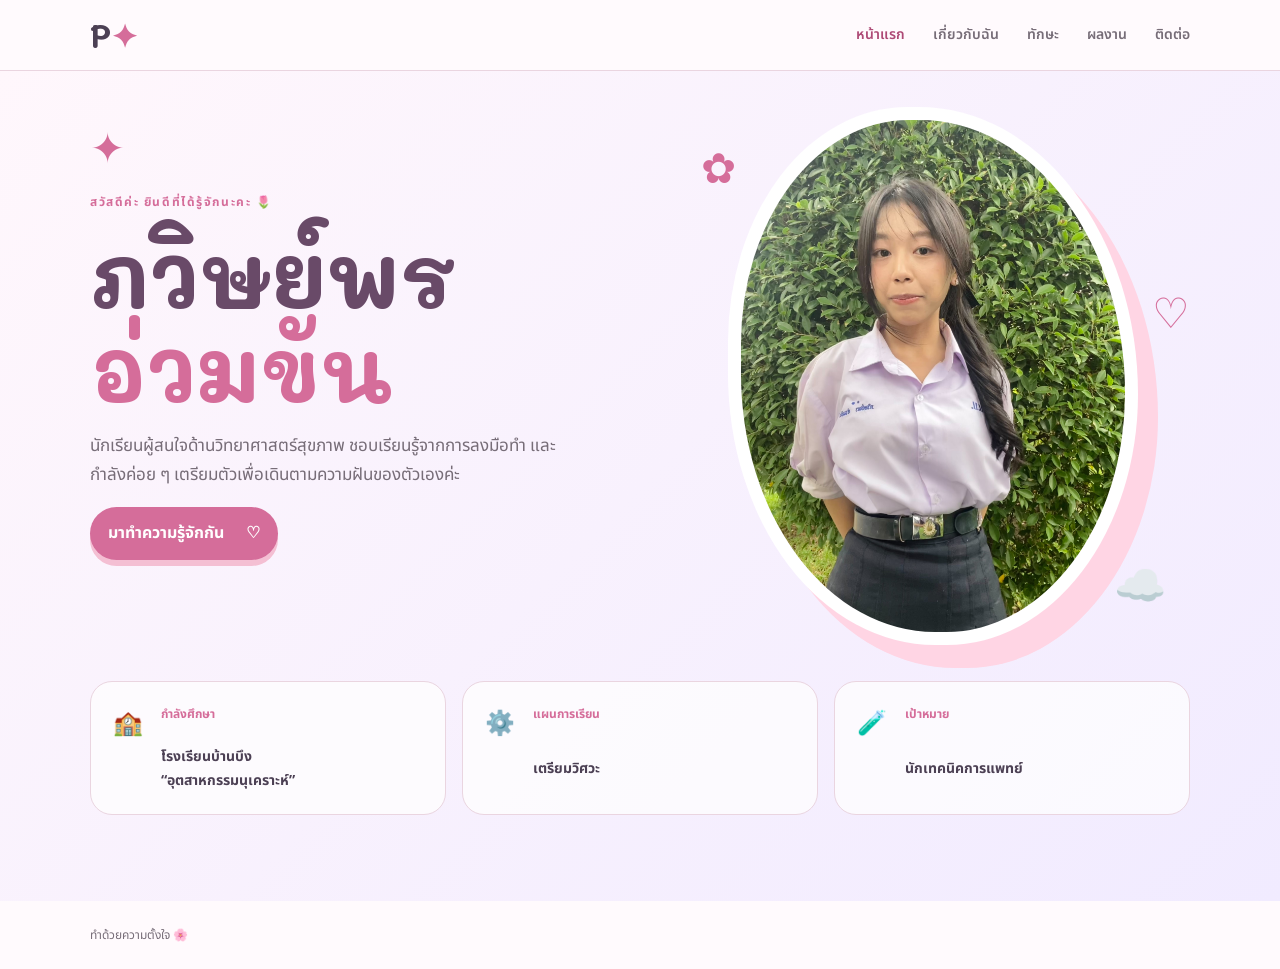
==== index.html @ 6b5a820d "เผยแพร่เว็บไซต์ Portfolio เวอร์ชันใหม่" ====
<!doctype html><html lang="th"><head><meta charset="utf-8"><meta name="viewport" content="width=device-width,initial-scale=1"><title>ภวิษย์พร อ่วมขัน | Portfolio</title><link rel="preconnect" href="https://fonts.googleapis.com"><link rel="preconnect" href="https://fonts.gstatic.com" crossorigin><link href="https://fonts.googleapis.com/css2?family=Mali:wght@500;600;700&family=Noto+Sans+Thai:wght@400;500;600;700&display=swap" rel="stylesheet"><link rel="stylesheet" href="styles.css"><link rel="stylesheet" href="pages.css"></head><body><header class="site-header"><nav class="nav container"><a class="brand" href="index.html">P<span>✦</span></a><button class="menu-toggle" aria-label="เปิดเมนู" aria-expanded="false">เมนู</button><div class="nav-links"><a class="active" href="index.html">หน้าแรก</a><a href="about.html">เกี่ยวกับฉัน</a><a href="skills.html">ทักษะ</a><a href="experience.html">ผลงาน</a><a href="contact.html">ติดต่อ</a></div></nav></header><main class="page-home"><div class="sparkles one">✦</div><div class="sparkles two">♡</div><section class="home-hero container"><div class="home-copy"><p class="eyebrow">สวัสดีค่ะ ยินดีที่ได้รู้จักนะคะ 🌷</p><h1>ภวิษย์พร<br><em>อ่วมขัน</em></h1><p>นักเรียนผู้สนใจด้านวิทยาศาสตร์สุขภาพ ชอบเรียนรู้จากการลงมือทำ และกำลังค่อย ๆ เตรียมตัวเพื่อเดินตามความฝันของตัวเองค่ะ</p><a class="button" href="about.html">มาทำความรู้จักกัน <span>♡</span></a></div><div class="home-photo"><i>✿</i><img src="profile-photo.jpg" alt="ภวิษย์พร อ่วมขัน"><b>☁️</b></div></section><section class="quick-facts container"><article>🏫<span>กำลังศึกษา</span><strong>โรงเรียนบ้านบึง<br>“อุตสาหกรรมนุเคราะห์”</strong></article><article>⚙️<span>แผนการเรียน</span><strong>เตรียมวิศวะ</strong></article><article>🧪<span>เป้าหมาย</span><strong>นักเทคนิคการแพทย์</strong></article></section></main><footer class="footer container">ทำด้วยความตั้งใจ 🌸</footer><script src="script.js"></script></body></html>
---- styles.css ----
:root{--ink:#4c4054;--paper:#fffafd;--pink:#ffe4ef;--lavender:#eee5ff;--peach:#ffe6d5;--accent:#d56d9a;--accent-dark:#ae4a76;--line:#ead5e0;--muted:#776d78}*{box-sizing:border-box}html{scroll-behavior:smooth}body{margin:0;background:var(--paper);color:var(--ink);font:16px/1.7 "DM Sans",Arial,sans-serif}.container{width:min(1100px,calc(100% - 48px));margin:auto}.site-header{position:sticky;top:0;z-index:5;background:rgba(255,250,253,.93);backdrop-filter:blur(12px);border-bottom:1px solid var(--line)}.nav{height:70px;display:flex;align-items:center;justify-content:space-between}.brand{color:var(--ink);font:700 32px/1 "Playfair Display",Georgia,serif;text-decoration:none}.brand span,.hero h1 em,.contact-section em{color:var(--accent)}.nav-links{display:flex;gap:28px}.nav-links a{color:var(--muted);font-size:14px;font-weight:600;text-decoration:none}.nav-links a:hover,.nav-links .active{color:var(--accent-dark)}.menu-toggle{display:none;border:0;background:none;color:var(--ink);font:inherit}.hero{min-height:calc(100vh - 70px);display:grid;grid-template-columns:1.1fr .9fr;align-items:center;gap:72px;padding-block:70px}.eyebrow,.section-label{margin:0 0 16px;color:var(--accent);font-size:12px;font-weight:700;letter-spacing:.13em;text-transform:uppercase}.hero h1,.section h2,.contact-section h2{margin:0;font:600 clamp(58px,8.6vw,112px)/.93 "Playfair Display",Georgia,serif;letter-spacing:-.06em}.role{margin:23px 0 5px;font-size:19px;font-weight:600}.intro{max-width:440px;margin:0;color:var(--muted)}.hero-actions{display:flex;align-items:center;gap:25px;margin-top:33px}.button{display:inline-flex;align-items:center;gap:22px;padding:13px 18px;border-radius:999px;background:var(--accent);box-shadow:0 6px 0 #f4bfd3;color:#fff;font-weight:700;text-decoration:none;transition:.2s}.button:hover{transform:translateY(-2px);background:var(--accent-dark)}.text-link{color:var(--ink);font-weight:600;text-decoration-color:#ecb2ca;text-underline-offset:5px}.portrait-wrap{position:relative;display:grid;min-height:400px;height:min(520px,58vw);place-items:center;overflow:hidden;background:linear-gradient(145deg,var(--lavender),var(--pink));border-radius:48px}.portrait-wrap:before,.portrait-wrap:after{position:absolute;content:"";border-radius:50%;background:#fff8fc;opacity:.7}.portrait-wrap:before{width:160px;height:160px;top:-38px;right:-42px}.portrait-wrap:after{width:92px;height:92px;bottom:18px;left:-26px}.portrait-mark{z-index:1;display:grid;width:56%;aspect-ratio:1;place-items:center;border:7px solid rgba(255,255,255,.65);border-radius:42% 58% 55% 45%/48% 43% 57% 52%;background:linear-gradient(145deg,#bc99d9,#dc91ae);box-shadow:18px 22px 0 rgba(213,109,154,.18)}.portrait-mark span{color:#fff;font:600 clamp(54px,8vw,100px)/1 "Playfair Display",serif;letter-spacing:-.08em}.portrait-note{position:absolute;z-index:2;right:17px;bottom:22px;padding:10px 13px;border-radius:14px;background:#fff;color:var(--accent-dark);box-shadow:0 7px 17px rgba(124,69,102,.12);font-size:10px;font-weight:700;letter-spacing:.1em;line-height:1.45}.section{padding:120px 0}.about-section{background:var(--lavender)}.experience-section{background:var(--pink)}.split-grid{display:grid;grid-template-columns:1fr 2fr;gap:70px}.section h2{font-size:clamp(42px,5vw,66px);line-height:1.05}.lead{max-width:620px;margin:28px 0 43px;font-size:20px}.about-details,.skills-grid{display:grid;grid-template-columns:repeat(3,1fr);gap:18px;border-top:1px solid var(--line);padding-top:24px}.about-details>div{padding:18px;border-radius:18px;background:rgba(255,255,255,.48)}.about-details h3,.skills-grid h3{margin:0 0 8px;font-size:15px}.about-details p,.skills-grid p,.experience-list p{margin:0;color:var(--muted);font-size:14px}.section-heading{display:flex;justify-content:space-between;margin-bottom:58px}.skills-grid{gap:18px;border:0;padding:0}.skills-grid article{min-height:195px;padding:26px;border:1px solid var(--line);border-radius:22px;background:#fff}.skills-grid span{display:block;margin-bottom:42px;color:var(--accent);font-size:12px;font-weight:700}.experience-list{border-top:1px solid rgba(122,83,106,.22)}.experience-list article{display:grid;grid-template-columns:210px 1fr 30px;gap:25px;padding:28px 0;border-bottom:1px solid rgba(122,83,106,.22)}.experience-meta{display:flex;flex-direction:column;gap:6px;color:var(--muted);font-size:12px}.experience-meta span:first-child{color:var(--accent);font-weight:700}.experience-list h3{margin:0 0 6px;font-size:20px}.arrow{color:var(--accent);font-size:23px}.contact-section{padding:110px 0;background:#5a4058;color:#fff}.contact-section .section-label,.contact-links span{color:#f5bed3}.contact-grid{display:grid;grid-template-columns:1fr 1fr;gap:80px}.contact-links{border-top:1px solid #98778f}.contact-links a{display:grid;grid-template-columns:105px 1fr auto;gap:14px;padding:17px 0;border-bottom:1px solid #98778f;color:inherit;font-size:14px;text-decoration:none}.contact-links a:hover{color:#ffd3e3}.contact-links span{font-size:12px}.footer{display:flex;min-height:68px;align-items:center;justify-content:space-between;color:var(--muted);font-size:12px}@media(max-width:720px){.container{width:calc(100% - 36px)}.menu-toggle{display:block}.nav-links{position:absolute;top:70px;left:0;right:0;display:none;flex-direction:column;gap:13px;padding:18px;background:var(--paper);border-bottom:1px solid var(--line)}.nav-links.open{display:flex}.hero,.split-grid,.contact-grid{grid-template-columns:1fr;gap:35px}.hero{padding-block:58px}.hero h1{font-size:70px}.portrait-wrap{height:390px;border-radius:34px}.section{padding:78px 0}.section-heading{display:block;margin-bottom:37px}.about-details,.skills-grid{grid-template-columns:1fr}.skills-grid article{min-height:0;padding:22px}.skills-grid span{margin-bottom:20px}.experience-list article{grid-template-columns:1fr auto;gap:13px}.experience-meta{grid-column:1/-1;flex-direction:row;gap:12px}.contact-links a{grid-template-columns:85px 1fr auto}.footer{padding-block:18px}}
---- pages.css ----
body{font-family:"Noto Sans Thai",sans-serif}.nav-links{margin-left:auto}.brand{font-family:Mali,"Noto Sans Thai",sans-serif}.page-home{min-height:calc(100vh - 70px);overflow:hidden;background:linear-gradient(135deg,#fff7fc,#f1ebff)}.home-hero{display:grid;grid-template-columns:1fr 1fr;align-items:center;gap:70px;min-height:610px}.home-copy h1,.inner-page h1{margin:0;font:700 clamp(48px,7vw,88px)/1.06 Mali,"Noto Sans Thai",sans-serif;color:#694a68}.home-copy h1 em{color:#d56d9a;font-style:normal}.home-copy>p:not(.eyebrow){max-width:480px;color:#776d78;font-size:17px}.home-photo{position:relative;justify-self:center;width:min(410px,85vw);padding:13px;border-radius:45% 55% 48% 52%;background:#fff;box-shadow:20px 23px 0 #ffd5e4}.home-photo img{display:block;width:100%;aspect-ratio:3/4;object-fit:cover;object-position:center 25%;border-radius:45% 55% 48% 52%}.home-photo i,.home-photo b{position:absolute;z-index:1;font-style:normal;font-size:42px}.home-photo i{left:-27px;top:28px;color:#d56d9a}.home-photo b{right:-28px;bottom:22px}.quick-facts{display:grid;grid-template-columns:repeat(3,1fr);gap:16px;padding-bottom:75px}.quick-facts article,.page-cards article,.contact-card{padding:22px;border:1px solid #ead5e0;border-radius:22px;background:rgba(255,255,255,.72)}.quick-facts article{display:grid;grid-template-columns:38px 1fr;gap:0 10px;font-size:24px}.quick-facts span{grid-column:2;color:#d56d9a;font-size:12px;font-weight:700}.quick-facts strong{grid-column:2;font-size:14px}.inner-page{width:min(1020px,calc(100% - 48px));margin:auto;padding:78px 0 100px}.page-kicker{color:#d56d9a;font-size:12px;font-weight:700;letter-spacing:.12em}.page-intro{max-width:720px;color:#776d78;font-size:17px}.page-cards{display:grid;grid-template-columns:repeat(3,1fr);gap:18px;margin-top:42px}.page-cards article{font-size:27px}.page-cards h2,.activity-grid h2{margin:12px 0 8px;font:700 21px/1.3 Mali,"Noto Sans Thai",sans-serif;color:#694a68}.page-cards p,.activity-grid p{margin:0;color:#776d78;font-size:14px;line-height:1.7}.activity-grid{display:grid;grid-template-columns:repeat(3,1fr);gap:18px;margin-top:42px}.activity-grid article{overflow:hidden;border:1px solid #ead5e0;border-radius:24px;background:#fff}.activity-grid img{width:100%;height:220px;object-fit:cover}.activity-grid div{padding:18px}.activity-grid span{color:#d56d9a;font-size:12px;font-weight:700}.contact-card{display:grid;gap:7px;margin-top:38px;max-width:570px}.contact-card span{margin-top:14px;color:#d56d9a;font-weight:700}.contact-card a{color:#694a68}.contact-card p{margin:0;color:#776d78}.sparkles{position:absolute;color:#d56d9a;font-size:42px}.one{top:115px;left:7%}.two{right:7%;top:280px}@media(max-width:720px){.home-hero{grid-template-columns:1fr;gap:35px;padding:58px 0}.home-copy{order:2}.home-photo{order:1;width:min(320px,80vw)}.quick-facts,.page-cards,.activity-grid{grid-template-columns:1fr}.quick-facts{padding-bottom:55px}.inner-page{padding:58px 0}.nav-links{margin-left:0}.sparkles{display:none}}
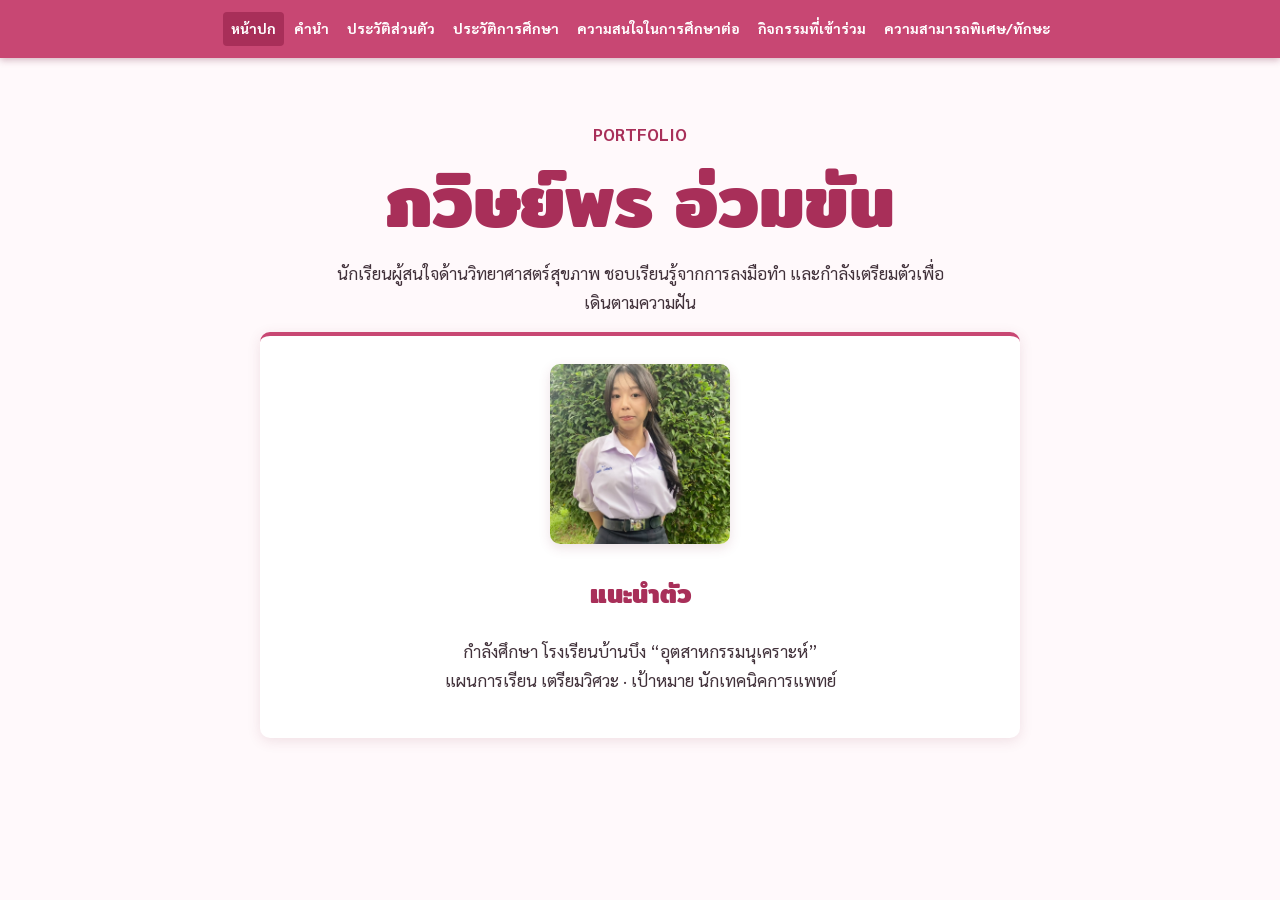
==== commit 5f52bf41: "Match portfolio header layout" ====
--- a/index.html
+++ b/index.html
@@ -1 +1 @@
-<!doctype html><html lang="th"><head><meta charset="utf-8"><meta name="viewport" content="width=device-width,initial-scale=1"><title>ภวิษย์พร อ่วมขัน | Portfolio</title><link rel="preconnect" href="https://fonts.googleapis.com"><link rel="preconnect" href="https://fonts.gstatic.com" crossorigin><link href="https://fonts.googleapis.com/css2?family=Mali:wght@500;600;700&family=Noto+Sans+Thai:wght@400;500;600;700&display=swap" rel="stylesheet"><link rel="stylesheet" href="styles.css"><link rel="stylesheet" href="pages.css"></head><body><header class="site-header"><nav class="nav container"><a class="brand" href="index.html">P<span>✦</span></a><button class="menu-toggle" aria-label="เปิดเมนู" aria-expanded="false">เมนู</button><div class="nav-links"><a class="active" href="index.html">หน้าแรก</a><a href="about.html">เกี่ยวกับฉัน</a><a href="skills.html">ทักษะ</a><a href="experience.html">ผลงาน</a><a href="contact.html">ติดต่อ</a></div></nav></header><main class="page-home"><div class="sparkles one">✦</div><div class="sparkles two">♡</div><section class="home-hero container"><div class="home-copy"><p class="eyebrow">สวัสดีค่ะ ยินดีที่ได้รู้จักนะคะ 🌷</p><h1>ภวิษย์พร<br><em>อ่วมขัน</em></h1><p>นักเรียนผู้สนใจด้านวิทยาศาสตร์สุขภาพ ชอบเรียนรู้จากการลงมือทำ และกำลังค่อย ๆ เตรียมตัวเพื่อเดินตามความฝันของตัวเองค่ะ</p><a class="button" href="about.html">มาทำความรู้จักกัน <span>♡</span></a></div><div class="home-photo"><i>✿</i><img src="profile-photo.jpg" alt="ภวิษย์พร อ่วมขัน"><b>☁️</b></div></section><section class="quick-facts container"><article>🏫<span>กำลังศึกษา</span><strong>โรงเรียนบ้านบึง<br>“อุตสาหกรรมนุเคราะห์”</strong></article><article>⚙️<span>แผนการเรียน</span><strong>เตรียมวิศวะ</strong></article><article>🧪<span>เป้าหมาย</span><strong>นักเทคนิคการแพทย์</strong></article></section></main><footer class="footer container">ทำด้วยความตั้งใจ 🌸</footer><script src="script.js"></script></body></html>
+<!doctype html><html lang="th"><meta charset="utf-8"><meta name="viewport" content="width=device-width,initial-scale=1"><title>หน้าแรก | Portfolio</title><link href="https://fonts.googleapis.com/css2?family=Mitr:wght@400;600&family=Sarabun:wght@400;700&display=swap" rel="stylesheet"><style>*{box-sizing:border-box}body{margin:0;background:#fff9fb;color:#41313a;font:17px/1.7 Sarabun,sans-serif}nav{background:#c84773;padding:11px 12px;text-align:center;box-shadow:0 2px 7px #711d3b50}nav a{display:inline-block;color:#fff;text-decoration:none;font-weight:700;font-size:14px;padding:5px 8px;margin:1px;border-radius:4px}nav a:first-child,nav a:hover{background:#a82f59}.hero{max-width:930px;margin:auto;padding:62px 24px 45px;text-align:center}.hero h1,h2{font-family:Mitr,sans-serif;color:#a82f59}.hero h1{font-size:clamp(2.4rem,7vw,4.5rem);line-height:1.2;margin:9px}.hero p{max-width:620px;margin:15px auto}.card{max-width:760px;margin:15px auto;padding:28px;background:#fff;border-top:4px solid #c84773;border-radius:10px;box-shadow:0 3px 13px #84304b20;text-align:center}.photo{width:180px;height:180px;object-fit:cover;border-radius:10px;box-shadow:0 4px 12px #84304b25}.tag{color:#a82f59;font-weight:bold}@media(max-width:600px){nav{white-space:nowrap;overflow:auto;text-align:left}.hero{padding-top:45px}}</style><body><nav><a href="index.html">หน้าปก</a><a href="about.html">คำนำ</a><a href="about.html">ประวัติส่วนตัว</a><a href="portfolio.html">ประวัติการศึกษา</a><a href="experience.html">ความสนใจในการศึกษาต่อ</a><a href="activity.html">กิจกรรมที่เข้าร่วม</a><a href="skills.html">ความสามารถพิเศษ/ทักษะ</a></nav><main class="hero"><div class="tag">PORTFOLIO</div><h1>ภวิษย์พร อ่วมขัน</h1><p>นักเรียนผู้สนใจด้านวิทยาศาสตร์สุขภาพ ชอบเรียนรู้จากการลงมือทำ และกำลังเตรียมตัวเพื่อเดินตามความฝัน</p><div class="card"><img class="photo" src="profile-photo.jpg" alt="ภวิษย์พร อ่วมขัน"><h2>แนะนำตัว</h2><p>กำลังศึกษา โรงเรียนบ้านบึง “อุตสาหกรรมนุเคราะห์”<br>แผนการเรียน เตรียมวิศวะ · เป้าหมาย นักเทคนิคการแพทย์</p></div></main></body></html>
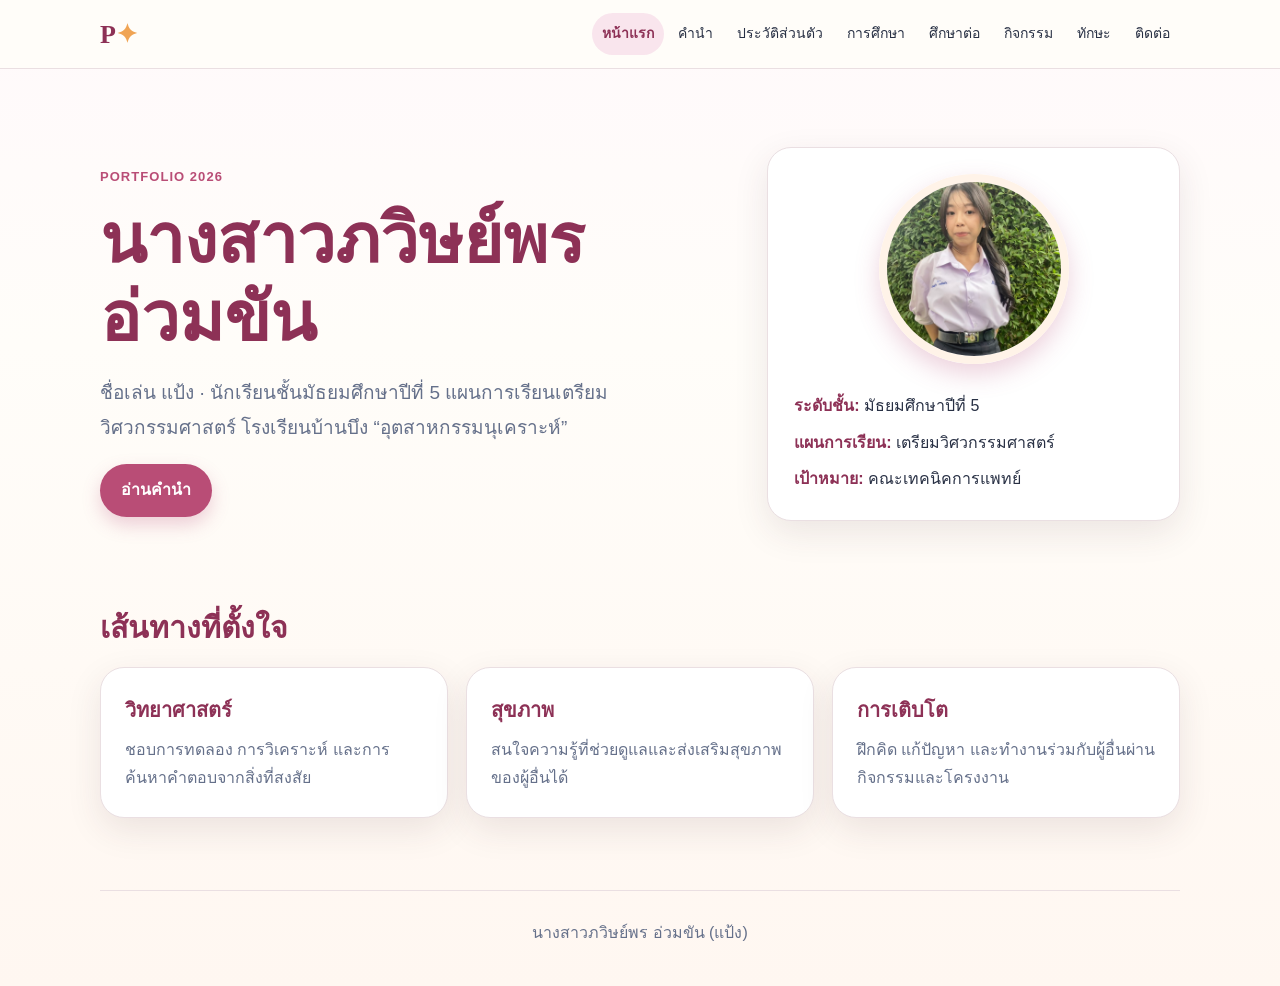
==== commit 34c3501a: "ปรับ Portfolio ใหม่พร้อมผลงานและเป้าหมายการศึกษา" ====
--- a/index.html
+++ b/index.html
@@ -1 +1 @@
-<!doctype html><html lang="th"><meta charset="utf-8"><meta name="viewport" content="width=device-width,initial-scale=1"><title>หน้าแรก | Portfolio</title><link href="https://fonts.googleapis.com/css2?family=Mitr:wght@400;600&family=Sarabun:wght@400;700&display=swap" rel="stylesheet"><style>*{box-sizing:border-box}body{margin:0;background:#fff9fb;color:#41313a;font:17px/1.7 Sarabun,sans-serif}nav{background:#c84773;padding:11px 12px;text-align:center;box-shadow:0 2px 7px #711d3b50}nav a{display:inline-block;color:#fff;text-decoration:none;font-weight:700;font-size:14px;padding:5px 8px;margin:1px;border-radius:4px}nav a:first-child,nav a:hover{background:#a82f59}.hero{max-width:930px;margin:auto;padding:62px 24px 45px;text-align:center}.hero h1,h2{font-family:Mitr,sans-serif;color:#a82f59}.hero h1{font-size:clamp(2.4rem,7vw,4.5rem);line-height:1.2;margin:9px}.hero p{max-width:620px;margin:15px auto}.card{max-width:760px;margin:15px auto;padding:28px;background:#fff;border-top:4px solid #c84773;border-radius:10px;box-shadow:0 3px 13px #84304b20;text-align:center}.photo{width:180px;height:180px;object-fit:cover;border-radius:10px;box-shadow:0 4px 12px #84304b25}.tag{color:#a82f59;font-weight:bold}@media(max-width:600px){nav{white-space:nowrap;overflow:auto;text-align:left}.hero{padding-top:45px}}</style><body><nav><a href="index.html">หน้าปก</a><a href="about.html">คำนำ</a><a href="about.html">ประวัติส่วนตัว</a><a href="portfolio.html">ประวัติการศึกษา</a><a href="experience.html">ความสนใจในการศึกษาต่อ</a><a href="activity.html">กิจกรรมที่เข้าร่วม</a><a href="skills.html">ความสามารถพิเศษ/ทักษะ</a></nav><main class="hero"><div class="tag">PORTFOLIO</div><h1>ภวิษย์พร อ่วมขัน</h1><p>นักเรียนผู้สนใจด้านวิทยาศาสตร์สุขภาพ ชอบเรียนรู้จากการลงมือทำ และกำลังเตรียมตัวเพื่อเดินตามความฝัน</p><div class="card"><img class="photo" src="profile-photo.jpg" alt="ภวิษย์พร อ่วมขัน"><h2>แนะนำตัว</h2><p>กำลังศึกษา โรงเรียนบ้านบึง “อุตสาหกรรมนุเคราะห์”<br>แผนการเรียน เตรียมวิศวะ · เป้าหมาย นักเทคนิคการแพทย์</p></div></main></body></html>
+<!doctype html><html lang="th"><head><meta charset="utf-8"><meta name="viewport" content="width=device-width,initial-scale=1"><title>ภวิษย์พร อ่วมขัน | Portfolio</title><link rel="stylesheet" href="styles.css"></head><body><header class="site-header"><nav class="nav container"><a class="brand" href="index.html">P<span>✦</span></a><div class="nav-links"><a class="active" href="index.html">หน้าแรก</a><a href="foreword.html">คำนำ</a><a href="about.html">ประวัติส่วนตัว</a><a href="portfolio.html">การศึกษา</a><a href="experience.html">ศึกษาต่อ</a><a href="activity.html">กิจกรรม</a><a href="skills.html">ทักษะ</a><a href="contact.html">ติดต่อ</a></div></nav></header><main class="container"><section class="hero"><div><p class="eyebrow">PORTFOLIO 2026</p><h1>นางสาวภวิษย์พร<br>อ่วมขัน</h1><p class="lead">ชื่อเล่น แป้ง · นักเรียนชั้นมัธยมศึกษาปีที่ 5 แผนการเรียนเตรียมวิศวกรรมศาสตร์ โรงเรียนบ้านบึง “อุตสาหกรรมนุเคราะห์”</p><a class="btn" href="foreword.html">อ่านคำนำ</a></div><aside class="hero-card"><img class="profile-photo" src="IMG_5311.jpeg" alt="นางสาวภวิษย์พร อ่วมขัน"><div class="fact-list"><div><span>ระดับชั้น:</span> มัธยมศึกษาปีที่ 5</div><div><span>แผนการเรียน:</span> เตรียมวิศวกรรมศาสตร์</div><div><span>เป้าหมาย:</span> คณะเทคนิคการแพทย์</div></div></aside></section><section class="section"><h2>เส้นทางที่ตั้งใจ</h2><div class="grid"><article class="card"><h3>วิทยาศาสตร์</h3><p>ชอบการทดลอง การวิเคราะห์ และการค้นหาคำตอบจากสิ่งที่สงสัย</p></article><article class="card"><h3>สุขภาพ</h3><p>สนใจความรู้ที่ช่วยดูแลและส่งเสริมสุขภาพของผู้อื่นได้</p></article><article class="card"><h3>การเติบโต</h3><p>ฝึกคิด แก้ปัญหา และทำงานร่วมกับผู้อื่นผ่านกิจกรรมและโครงงาน</p></article></div></section></main><footer class="footer container">นางสาวภวิษย์พร อ่วมขัน (แป้ง)</footer></body></html>
--- a/styles.css
+++ b/styles.css
@@ -0,0 +1 @@
+:root{--ink:#283044;--muted:#65708a;--paper:#fffdf9;--surface:#fff;--rose:#b94d76;--rose-dark:#8d3156;--peach:#fff0e8;--line:#eadfe2;--shadow:0 12px 35px rgba(71,36,52,.10)}*{box-sizing:border-box}html{scroll-behavior:smooth}body{margin:0;background:linear-gradient(180deg,#fff9fb 0,#fffdf9 35%,#fff7f1 100%);color:var(--ink);font:16px/1.8 "Noto Sans Thai",Tahoma,sans-serif}.container{width:min(1080px,calc(100% - 40px));margin:auto}.site-header{position:sticky;top:0;z-index:10;background:rgba(255,253,249,.9);backdrop-filter:blur(12px);border-bottom:1px solid var(--line)}.nav{min-height:68px;display:flex;align-items:center;justify-content:space-between;gap:16px}.brand{font:800 26px Georgia,serif;color:var(--rose-dark);text-decoration:none}.brand span{color:#f0a454}.nav-links{display:flex;gap:4px;overflow-x:auto}.nav-links a{white-space:nowrap;padding:8px 10px;color:var(--ink);text-decoration:none;font-size:14px;border-radius:999px}.nav-links a:hover,.nav-links a.active{background:#f9e5ed;color:var(--rose-dark);font-weight:700}.hero{padding:78px 0 64px;display:grid;grid-template-columns:1.2fr .8fr;gap:48px;align-items:center}.eyebrow{color:var(--rose);font-weight:800;letter-spacing:.08em;font-size:13px}.hero h1,.page-title{font:800 clamp(38px,6vw,68px)/1.15 Georgia,"Noto Sans Thai",serif;margin:8px 0 18px;color:var(--rose-dark)}.lead{font-size:19px;color:var(--muted);max-width:620px}.hero-card,.card{background:var(--surface);border:1px solid var(--line);border-radius:24px;box-shadow:var(--shadow)}.hero-card{padding:26px;text-align:center}.profile-photo{width:190px;height:190px;object-fit:cover;border-radius:50%;border:8px solid #fff3e8;box-shadow:0 10px 24px #b94d7640}.fact-list{margin:18px 0 0;text-align:left;display:grid;gap:8px}.fact-list span{color:var(--rose-dark);font-weight:700}.btn{display:inline-block;background:var(--rose);color:white;text-decoration:none;border-radius:999px;padding:12px 21px;font-weight:700;box-shadow:0 8px 18px #b94d7640}.btn:hover{background:var(--rose-dark)}.section{padding:24px 0 72px}.section h2{font:800 30px/1.25 Georgia,"Noto Sans Thai",serif;color:var(--rose-dark);margin:0 0 20px}.grid{display:grid;grid-template-columns:repeat(3,1fr);gap:18px}.card{padding:24px}.card h3{margin:0 0 8px;color:var(--rose-dark);font-size:20px}.card p{margin:0;color:var(--muted)}.page-hero{padding:64px 0 30px}.page-title{font-size:clamp(34px,5vw,54px)}.page-intro{font-size:18px;color:var(--muted);max-width:780px}.prose{background:var(--surface);border:1px solid var(--line);box-shadow:var(--shadow);border-radius:24px;padding:clamp(24px,5vw,50px);margin:20px 0 72px}.prose p{margin:0 0 20px}.prose p:last-child{margin-bottom:0}.timeline{display:grid;gap:14px;margin:20px 0 72px}.timeline article{background:var(--surface);border:1px solid var(--line);border-left:5px solid var(--rose);border-radius:16px;padding:20px 22px}.timeline h3{margin:0 0 5px;color:var(--rose-dark)}.two-col{display:grid;grid-template-columns:1fr 1fr;gap:20px;margin:20px 0 72px}.highlight{background:var(--peach);border-radius:20px;padding:26px}.footer{padding:28px 0 38px;text-align:center;color:var(--muted);border-top:1px solid var(--line)}@media(max-width:760px){.nav{align-items:flex-start;padding:12px 0;flex-direction:column}.nav-links{width:100%}.hero{grid-template-columns:1fr;padding:48px 0}.hero-card{max-width:360px}.grid,.two-col{grid-template-columns:1fr}.container{width:min(100% - 28px,1080px)}}
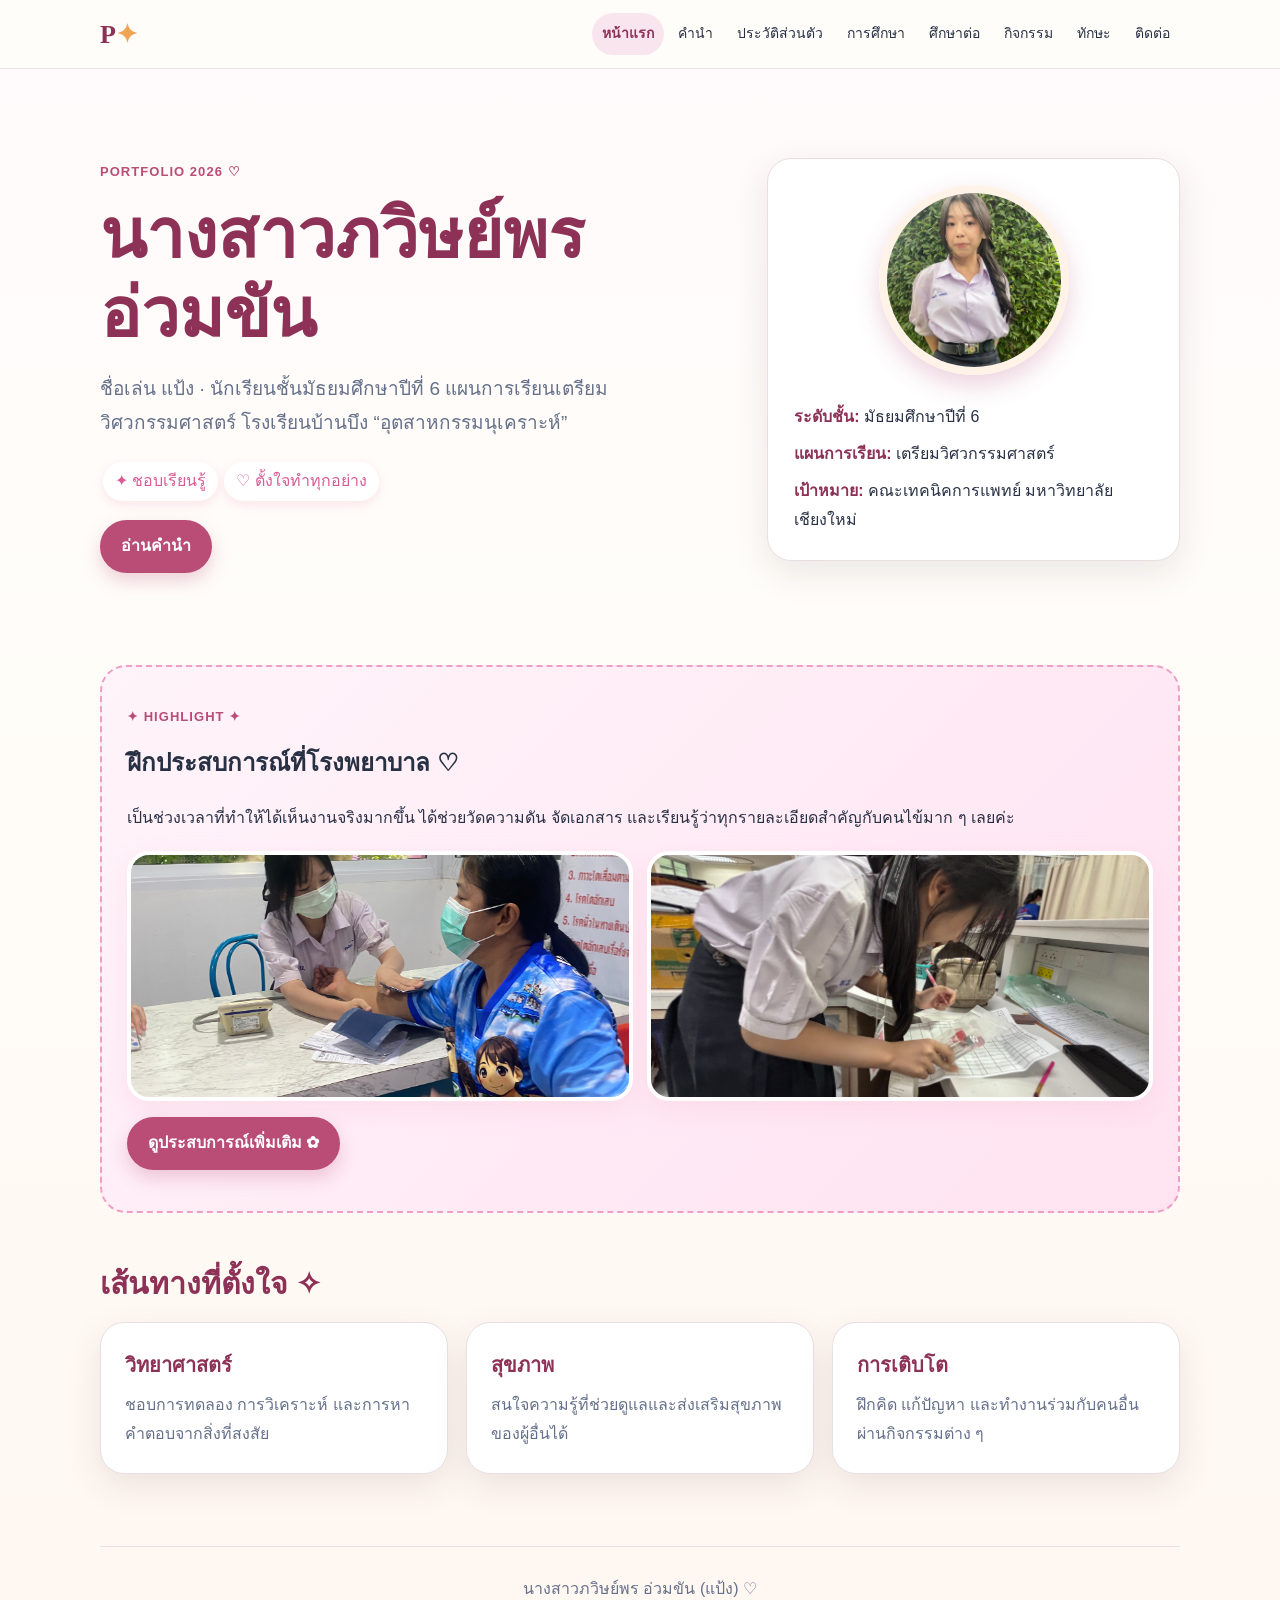
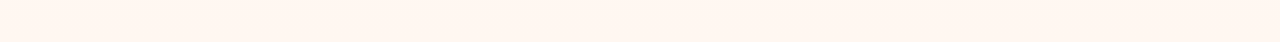
==== commit f447af8f: "เพิ่มจุดเด่นฝึกประสบการณ์หน้าแรก" ====
--- a/index.html
+++ b/index.html
@@ -1 +1,2 @@
-<!doctype html><html lang="th"><head><meta charset="utf-8"><meta name="viewport" content="width=device-width,initial-scale=1"><title>ภวิษย์พร อ่วมขัน | Portfolio</title><link rel="stylesheet" href="styles.css"></head><body><header class="site-header"><nav class="nav container"><a class="brand" href="index.html">P<span>✦</span></a><div class="nav-links"><a class="active" href="index.html">หน้าแรก</a><a href="foreword.html">คำนำ</a><a href="about.html">ประวัติส่วนตัว</a><a href="portfolio.html">การศึกษา</a><a href="experience.html">ศึกษาต่อ</a><a href="activity.html">กิจกรรม</a><a href="skills.html">ทักษะ</a><a href="contact.html">ติดต่อ</a></div></nav></header><main class="container"><section class="hero"><div><p class="eyebrow">PORTFOLIO 2026</p><h1>นางสาวภวิษย์พร<br>อ่วมขัน</h1><p class="lead">ชื่อเล่น แป้ง · นักเรียนชั้นมัธยมศึกษาปีที่ 5 แผนการเรียนเตรียมวิศวกรรมศาสตร์ โรงเรียนบ้านบึง “อุตสาหกรรมนุเคราะห์”</p><a class="btn" href="foreword.html">อ่านคำนำ</a></div><aside class="hero-card"><img class="profile-photo" src="IMG_5311.jpeg" alt="นางสาวภวิษย์พร อ่วมขัน"><div class="fact-list"><div><span>ระดับชั้น:</span> มัธยมศึกษาปีที่ 5</div><div><span>แผนการเรียน:</span> เตรียมวิศวกรรมศาสตร์</div><div><span>เป้าหมาย:</span> คณะเทคนิคการแพทย์</div></div></aside></section><section class="section"><h2>เส้นทางที่ตั้งใจ</h2><div class="grid"><article class="card"><h3>วิทยาศาสตร์</h3><p>ชอบการทดลอง การวิเคราะห์ และการค้นหาคำตอบจากสิ่งที่สงสัย</p></article><article class="card"><h3>สุขภาพ</h3><p>สนใจความรู้ที่ช่วยดูแลและส่งเสริมสุขภาพของผู้อื่นได้</p></article><article class="card"><h3>การเติบโต</h3><p>ฝึกคิด แก้ปัญหา และทำงานร่วมกับผู้อื่นผ่านกิจกรรมและโครงงาน</p></article></div></section></main><footer class="footer container">นางสาวภวิษย์พร อ่วมขัน (แป้ง)</footer></body></html>
+<!doctype html>
+<html lang="th"><head><meta charset="utf-8"><meta name="viewport" content="width=device-width,initial-scale=1"><title>ภวิษย์พร อ่วมขัน | Portfolio</title><link rel="stylesheet" href="styles.css"><style>.hero-photos{display:grid;grid-template-columns:1fr 1fr;gap:14px;margin-top:18px}.hero-photos img{width:100%;height:250px;object-fit:cover;border-radius:22px;border:4px solid #fff;box-shadow:0 10px 24px #f3b7d044}.feature{margin:28px 0;padding:25px;border-radius:26px;background:linear-gradient(135deg,#fff4fa,#ffe3f0);border:2px dashed #ef9ec5}.feature h2{margin-top:0}.sticker{display:inline-block;background:#fff;border-radius:999px;padding:5px 12px;margin:3px;color:#d85b95;box-shadow:0 4px 12px #f3b7d055}@media(max-width:650px){.hero-photos{grid-template-columns:1fr}.hero-photos img{height:230px}}</style></head><body><header class="site-header"><nav class="nav container"><a class="brand" href="index.html">P<span>✦</span></a><div class="nav-links"><a class="active" href="index.html">หน้าแรก</a><a href="foreword.html">คำนำ</a><a href="about.html">ประวัติส่วนตัว</a><a href="portfolio.html">การศึกษา</a><a href="experience.html">ศึกษาต่อ</a><a href="activity.html">กิจกรรม</a><a href="skills.html">ทักษะ</a><a href="contact.html">ติดต่อ</a></div></nav></header><main class="container"><section class="hero"><div><p class="eyebrow">PORTFOLIO 2026 ♡</p><h1>นางสาวภวิษย์พร<br>อ่วมขัน</h1><p class="lead">ชื่อเล่น แป้ง · นักเรียนชั้นมัธยมศึกษาปีที่ 6 แผนการเรียนเตรียมวิศวกรรมศาสตร์ โรงเรียนบ้านบึง “อุตสาหกรรมนุเคราะห์”</p><p><span class="sticker">✦ ชอบเรียนรู้</span><span class="sticker">♡ ตั้งใจทำทุกอย่าง</span></p><a class="btn" href="foreword.html">อ่านคำนำ</a></div><aside class="hero-card"><img class="profile-photo" src="IMG_5311.jpeg" alt="นางสาวภวิษย์พร อ่วมขัน"><div class="fact-list"><div><span>ระดับชั้น:</span> มัธยมศึกษาปีที่ 6</div><div><span>แผนการเรียน:</span> เตรียมวิศวกรรมศาสตร์</div><div><span>เป้าหมาย:</span> คณะเทคนิคการแพทย์ มหาวิทยาลัยเชียงใหม่</div></div></aside></section><section class="feature"><p class="eyebrow">✦ HIGHLIGHT ✦</p><h2>ฝึกประสบการณ์ที่โรงพยาบาล ♡</h2><p>เป็นช่วงเวลาที่ทำให้ได้เห็นงานจริงมากขึ้น ได้ช่วยวัดความดัน จัดเอกสาร และเรียนรู้ว่าทุกรายละเอียดสำคัญกับคนไข้มาก ๆ เลยค่ะ</p><div class="hero-photos"><img src="image-2.jpg" alt="ฝึกวัดความดันที่โรงพยาบาล"><img src="image-3.jpg" alt="ฝึกงานเอกสารที่โรงพยาบาล"></div><p><a class="btn" href="experience.html">ดูประสบการณ์เพิ่มเติม ✿</a></p></section><section class="section"><h2>เส้นทางที่ตั้งใจ ✧</h2><div class="grid"><article class="card"><h3>วิทยาศาสตร์</h3><p>ชอบการทดลอง การวิเคราะห์ และการหาคำตอบจากสิ่งที่สงสัย</p></article><article class="card"><h3>สุขภาพ</h3><p>สนใจความรู้ที่ช่วยดูแลและส่งเสริมสุขภาพของผู้อื่นได้</p></article><article class="card"><h3>การเติบโต</h3><p>ฝึกคิด แก้ปัญหา และทำงานร่วมกับคนอื่นผ่านกิจกรรมต่าง ๆ</p></article></div></section></main><footer class="footer container">นางสาวภวิษย์พร อ่วมขัน (แป้ง) ♡</footer></body></html>
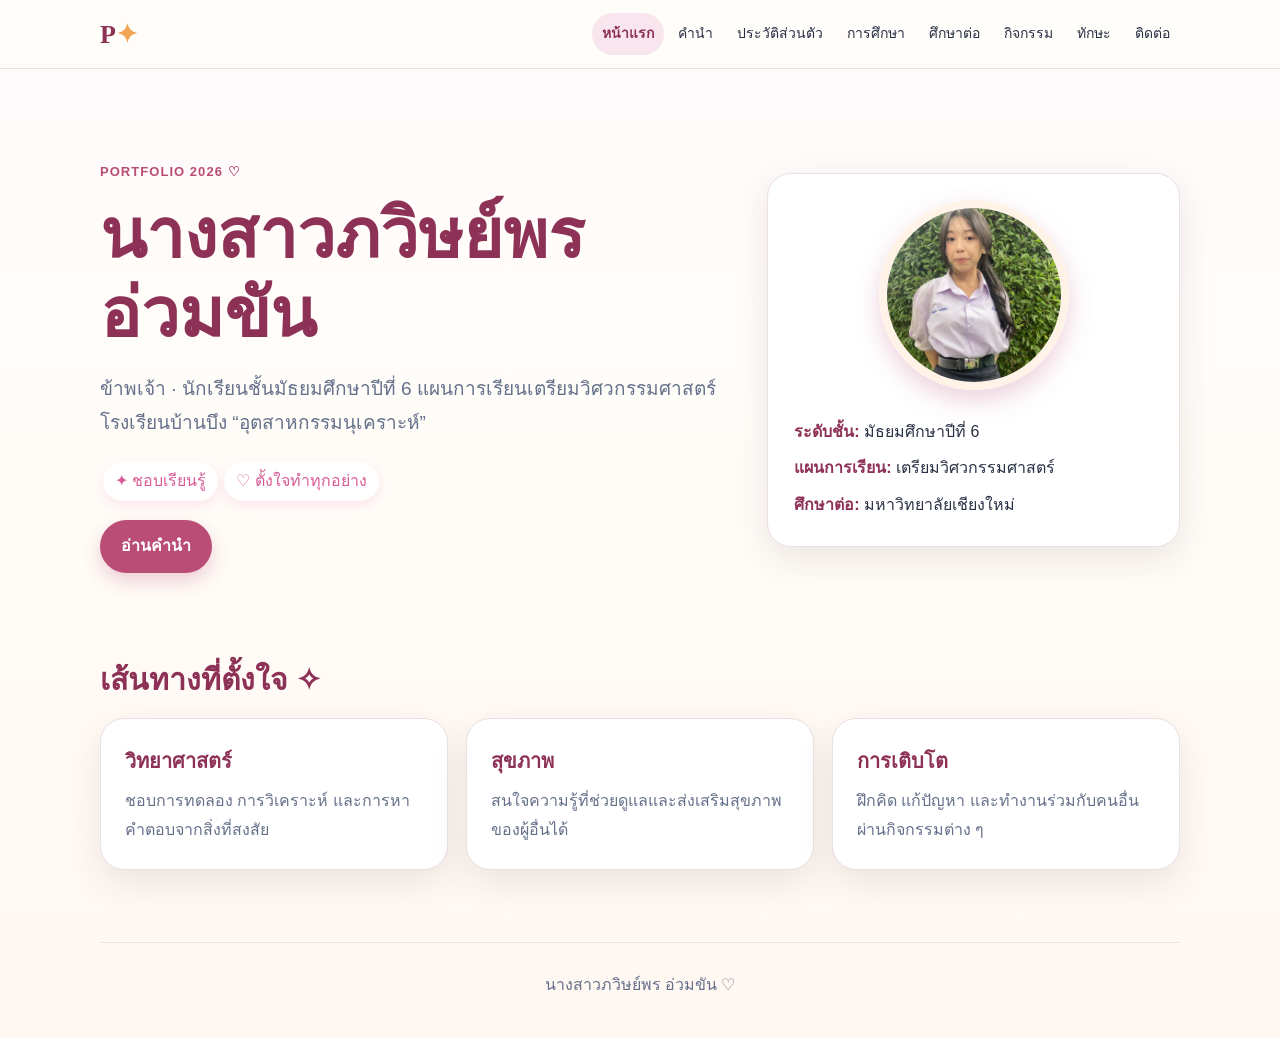
==== commit f80dbda5: "ปรับหน้าแรกและย้ายฝึกประสบการณ์ไปกิจกรรม" ====
--- a/index.html
+++ b/index.html
@@ -1,2 +1,2 @@
 <!doctype html>
-<html lang="th"><head><meta charset="utf-8"><meta name="viewport" content="width=device-width,initial-scale=1"><title>ภวิษย์พร อ่วมขัน | Portfolio</title><link rel="stylesheet" href="styles.css"><style>.hero-photos{display:grid;grid-template-columns:1fr 1fr;gap:14px;margin-top:18px}.hero-photos img{width:100%;height:250px;object-fit:cover;border-radius:22px;border:4px solid #fff;box-shadow:0 10px 24px #f3b7d044}.feature{margin:28px 0;padding:25px;border-radius:26px;background:linear-gradient(135deg,#fff4fa,#ffe3f0);border:2px dashed #ef9ec5}.feature h2{margin-top:0}.sticker{display:inline-block;background:#fff;border-radius:999px;padding:5px 12px;margin:3px;color:#d85b95;box-shadow:0 4px 12px #f3b7d055}@media(max-width:650px){.hero-photos{grid-template-columns:1fr}.hero-photos img{height:230px}}</style></head><body><header class="site-header"><nav class="nav container"><a class="brand" href="index.html">P<span>✦</span></a><div class="nav-links"><a class="active" href="index.html">หน้าแรก</a><a href="foreword.html">คำนำ</a><a href="about.html">ประวัติส่วนตัว</a><a href="portfolio.html">การศึกษา</a><a href="experience.html">ศึกษาต่อ</a><a href="activity.html">กิจกรรม</a><a href="skills.html">ทักษะ</a><a href="contact.html">ติดต่อ</a></div></nav></header><main class="container"><section class="hero"><div><p class="eyebrow">PORTFOLIO 2026 ♡</p><h1>นางสาวภวิษย์พร<br>อ่วมขัน</h1><p class="lead">ชื่อเล่น แป้ง · นักเรียนชั้นมัธยมศึกษาปีที่ 6 แผนการเรียนเตรียมวิศวกรรมศาสตร์ โรงเรียนบ้านบึง “อุตสาหกรรมนุเคราะห์”</p><p><span class="sticker">✦ ชอบเรียนรู้</span><span class="sticker">♡ ตั้งใจทำทุกอย่าง</span></p><a class="btn" href="foreword.html">อ่านคำนำ</a></div><aside class="hero-card"><img class="profile-photo" src="IMG_5311.jpeg" alt="นางสาวภวิษย์พร อ่วมขัน"><div class="fact-list"><div><span>ระดับชั้น:</span> มัธยมศึกษาปีที่ 6</div><div><span>แผนการเรียน:</span> เตรียมวิศวกรรมศาสตร์</div><div><span>เป้าหมาย:</span> คณะเทคนิคการแพทย์ มหาวิทยาลัยเชียงใหม่</div></div></aside></section><section class="feature"><p class="eyebrow">✦ HIGHLIGHT ✦</p><h2>ฝึกประสบการณ์ที่โรงพยาบาล ♡</h2><p>เป็นช่วงเวลาที่ทำให้ได้เห็นงานจริงมากขึ้น ได้ช่วยวัดความดัน จัดเอกสาร และเรียนรู้ว่าทุกรายละเอียดสำคัญกับคนไข้มาก ๆ เลยค่ะ</p><div class="hero-photos"><img src="image-2.jpg" alt="ฝึกวัดความดันที่โรงพยาบาล"><img src="image-3.jpg" alt="ฝึกงานเอกสารที่โรงพยาบาล"></div><p><a class="btn" href="experience.html">ดูประสบการณ์เพิ่มเติม ✿</a></p></section><section class="section"><h2>เส้นทางที่ตั้งใจ ✧</h2><div class="grid"><article class="card"><h3>วิทยาศาสตร์</h3><p>ชอบการทดลอง การวิเคราะห์ และการหาคำตอบจากสิ่งที่สงสัย</p></article><article class="card"><h3>สุขภาพ</h3><p>สนใจความรู้ที่ช่วยดูแลและส่งเสริมสุขภาพของผู้อื่นได้</p></article><article class="card"><h3>การเติบโต</h3><p>ฝึกคิด แก้ปัญหา และทำงานร่วมกับคนอื่นผ่านกิจกรรมต่าง ๆ</p></article></div></section></main><footer class="footer container">นางสาวภวิษย์พร อ่วมขัน (แป้ง) ♡</footer></body></html>
+<html lang="th"><head><meta charset="utf-8"><meta name="viewport" content="width=device-width,initial-scale=1"><title>ภวิษย์พร อ่วมขัน | Portfolio</title><link rel="stylesheet" href="styles.css"><style>.sticker{display:inline-block;background:#fff;border-radius:999px;padding:5px 12px;margin:3px;color:#d85b95;box-shadow:0 4px 12px #f3b7d055}</style></head><body><header class="site-header"><nav class="nav container"><a class="brand" href="index.html">P<span>✦</span></a><div class="nav-links"><a class="active" href="index.html">หน้าแรก</a><a href="foreword.html">คำนำ</a><a href="about.html">ประวัติส่วนตัว</a><a href="portfolio.html">การศึกษา</a><a href="experience.html">ศึกษาต่อ</a><a href="activity.html">กิจกรรม</a><a href="skills.html">ทักษะ</a><a href="contact.html">ติดต่อ</a></div></nav></header><main class="container"><section class="hero"><div><p class="eyebrow">PORTFOLIO 2026 ♡</p><h1>นางสาวภวิษย์พร<br>อ่วมขัน</h1><p class="lead">ข้าพเจ้า · นักเรียนชั้นมัธยมศึกษาปีที่ 6 แผนการเรียนเตรียมวิศวกรรมศาสตร์ โรงเรียนบ้านบึง “อุตสาหกรรมนุเคราะห์”</p><p><span class="sticker">✦ ชอบเรียนรู้</span><span class="sticker">♡ ตั้งใจทำทุกอย่าง</span></p><a class="btn" href="foreword.html">อ่านคำนำ</a></div><aside class="hero-card"><img class="profile-photo" src="IMG_5311.jpeg" alt="นางสาวภวิษย์พร อ่วมขัน"><div class="fact-list"><div><span>ระดับชั้น:</span> มัธยมศึกษาปีที่ 6</div><div><span>แผนการเรียน:</span> เตรียมวิศวกรรมศาสตร์</div><div><span>ศึกษาต่อ:</span> มหาวิทยาลัยเชียงใหม่</div></div></aside></section><section class="section"><h2>เส้นทางที่ตั้งใจ ✧</h2><div class="grid"><article class="card"><h3>วิทยาศาสตร์</h3><p>ชอบการทดลอง การวิเคราะห์ และการหาคำตอบจากสิ่งที่สงสัย</p></article><article class="card"><h3>สุขภาพ</h3><p>สนใจความรู้ที่ช่วยดูแลและส่งเสริมสุขภาพของผู้อื่นได้</p></article><article class="card"><h3>การเติบโต</h3><p>ฝึกคิด แก้ปัญหา และทำงานร่วมกับคนอื่นผ่านกิจกรรมต่าง ๆ</p></article></div></section></main><footer class="footer container">นางสาวภวิษย์พร อ่วมขัน ♡</footer></body></html>
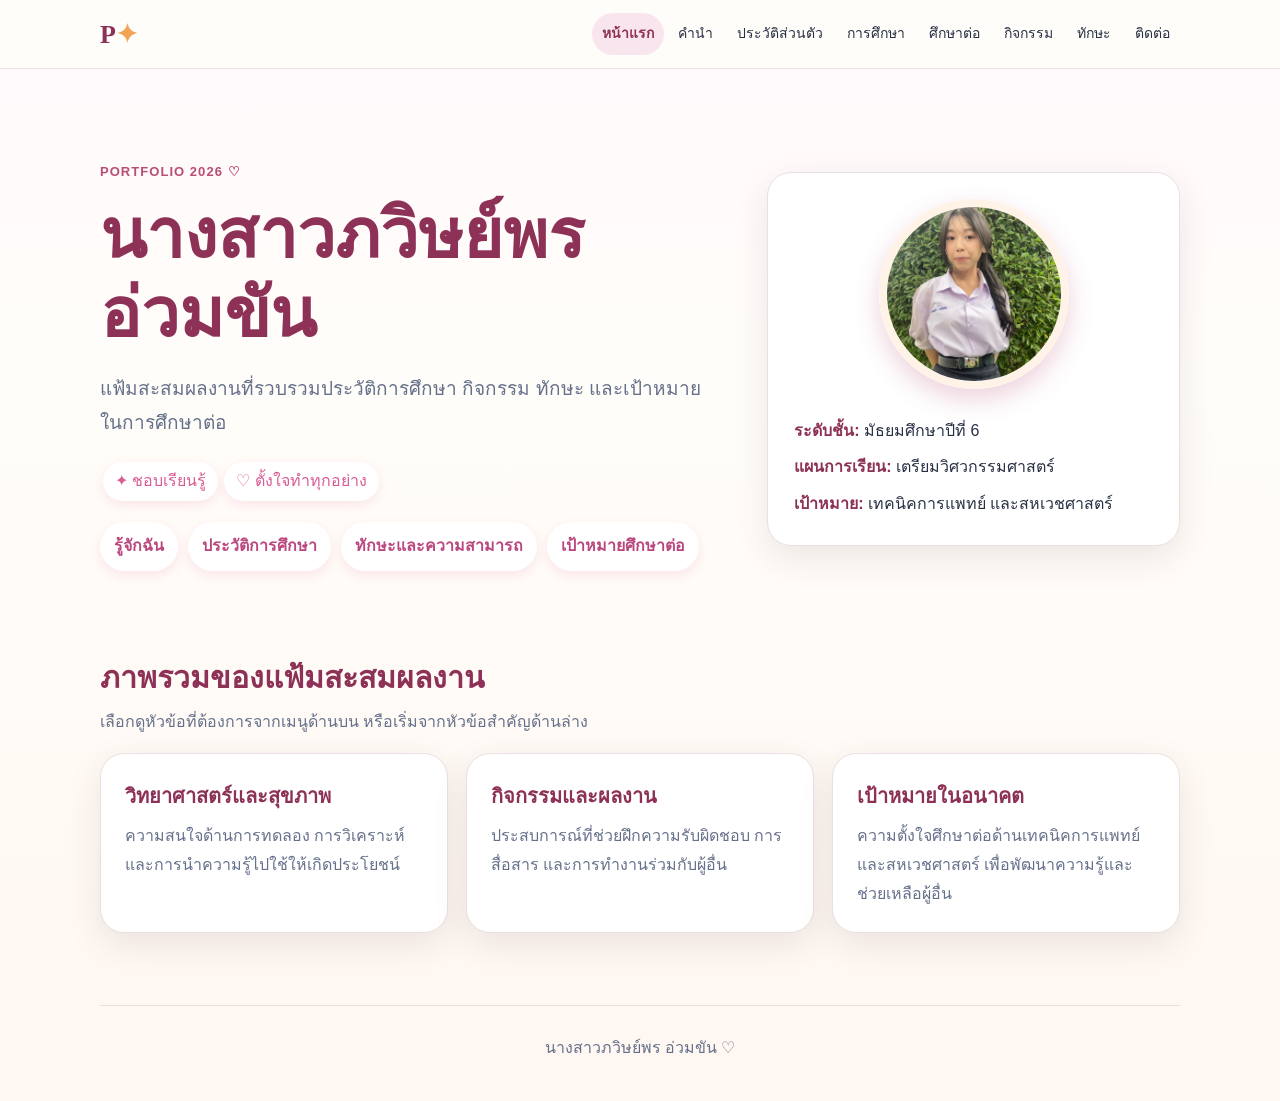
==== commit 3926745c: "Clarify the portfolio home page" ====
--- a/index.html
+++ b/index.html
@@ -1,2 +1 @@
-<!doctype html>
-<html lang="th"><head><meta charset="utf-8"><meta name="viewport" content="width=device-width,initial-scale=1"><title>ภวิษย์พร อ่วมขัน | Portfolio</title><link rel="stylesheet" href="styles.css"><style>.sticker{display:inline-block;background:#fff;border-radius:999px;padding:5px 12px;margin:3px;color:#d85b95;box-shadow:0 4px 12px #f3b7d055}</style></head><body><header class="site-header"><nav class="nav container"><a class="brand" href="index.html">P<span>✦</span></a><div class="nav-links"><a class="active" href="index.html">หน้าแรก</a><a href="foreword.html">คำนำ</a><a href="about.html">ประวัติส่วนตัว</a><a href="portfolio.html">การศึกษา</a><a href="experience.html">ศึกษาต่อ</a><a href="activity.html">กิจกรรม</a><a href="skills.html">ทักษะ</a><a href="contact.html">ติดต่อ</a></div></nav></header><main class="container"><section class="hero"><div><p class="eyebrow">PORTFOLIO 2026 ♡</p><h1>นางสาวภวิษย์พร<br>อ่วมขัน</h1><p class="lead">ข้าพเจ้า · นักเรียนชั้นมัธยมศึกษาปีที่ 6 แผนการเรียนเตรียมวิศวกรรมศาสตร์ โรงเรียนบ้านบึง “อุตสาหกรรมนุเคราะห์”</p><p><span class="sticker">✦ ชอบเรียนรู้</span><span class="sticker">♡ ตั้งใจทำทุกอย่าง</span></p><a class="btn" href="foreword.html">อ่านคำนำ</a></div><aside class="hero-card"><img class="profile-photo" src="IMG_5311.jpeg" alt="นางสาวภวิษย์พร อ่วมขัน"><div class="fact-list"><div><span>ระดับชั้น:</span> มัธยมศึกษาปีที่ 6</div><div><span>แผนการเรียน:</span> เตรียมวิศวกรรมศาสตร์</div><div><span>ศึกษาต่อ:</span> มหาวิทยาลัยเชียงใหม่</div></div></aside></section><section class="section"><h2>เส้นทางที่ตั้งใจ ✧</h2><div class="grid"><article class="card"><h3>วิทยาศาสตร์</h3><p>ชอบการทดลอง การวิเคราะห์ และการหาคำตอบจากสิ่งที่สงสัย</p></article><article class="card"><h3>สุขภาพ</h3><p>สนใจความรู้ที่ช่วยดูแลและส่งเสริมสุขภาพของผู้อื่นได้</p></article><article class="card"><h3>การเติบโต</h3><p>ฝึกคิด แก้ปัญหา และทำงานร่วมกับคนอื่นผ่านกิจกรรมต่าง ๆ</p></article></div></section></main><footer class="footer container">นางสาวภวิษย์พร อ่วมขัน ♡</footer></body></html>
+<!doctype html><html lang="th"><head><meta charset="utf-8"><meta name="viewport" content="width=device-width,initial-scale=1"><title>ภวิษย์พร อ่วมขัน | Portfolio</title><link rel="stylesheet" href="styles.css"><style>.sticker{display:inline-block;background:#fff;border-radius:999px;padding:5px 12px;margin:3px;color:#d85b95;box-shadow:0 4px 12px #f3b7d055}.quick-links{display:flex;flex-wrap:wrap;gap:10px;margin-top:18px}.quick-links a{display:inline-block;text-decoration:none;padding:10px 14px;border-radius:999px;background:#fff;color:#ba477e;font-weight:700;box-shadow:0 4px 12px #f3b7d055}.quick-links a:hover{background:#fff0f6}.section-intro{color:var(--muted);margin-top:-8px}</style></head><body><header class="site-header"><nav class="nav container"><a class="brand" href="index.html">P<span>✦</span></a><div class="nav-links"><a class="active" href="index.html">หน้าแรก</a><a href="foreword.html">คำนำ</a><a href="about.html">ประวัติส่วนตัว</a><a href="portfolio.html">การศึกษา</a><a href="experience.html">ศึกษาต่อ</a><a href="activity.html">กิจกรรม</a><a href="skills.html">ทักษะ</a><a href="contact.html">ติดต่อ</a></div></nav></header><main class="container"><section class="hero"><div><p class="eyebrow">PORTFOLIO 2026 ♡</p><h1>นางสาวภวิษย์พร<br>อ่วมขัน</h1><p class="lead">แฟ้มสะสมผลงานที่รวบรวมประวัติการศึกษา กิจกรรม ทักษะ และเป้าหมายในการศึกษาต่อ</p><p><span class="sticker">✦ ชอบเรียนรู้</span><span class="sticker">♡ ตั้งใจทำทุกอย่าง</span></p><div class="quick-links"><a href="about.html">รู้จักฉัน</a><a href="portfolio.html">ประวัติการศึกษา</a><a href="skills.html">ทักษะและความสามารถ</a><a href="experience.html">เป้าหมายศึกษาต่อ</a></div></div><aside class="hero-card"><img class="profile-photo" src="IMG_5311.jpeg" alt="นางสาวภวิษย์พร อ่วมขัน"><div class="fact-list"><div><span>ระดับชั้น:</span> มัธยมศึกษาปีที่ 6</div><div><span>แผนการเรียน:</span> เตรียมวิศวกรรมศาสตร์</div><div><span>เป้าหมาย:</span> เทคนิคการแพทย์ และสหเวชศาสตร์</div></div></aside></section><section class="section"><h2>ภาพรวมของแฟ้มสะสมผลงาน</h2><p class="section-intro">เลือกดูหัวข้อที่ต้องการจากเมนูด้านบน หรือเริ่มจากหัวข้อสำคัญด้านล่าง</p><div class="grid"><article class="card"><h3>วิทยาศาสตร์และสุขภาพ</h3><p>ความสนใจด้านการทดลอง การวิเคราะห์ และการนำความรู้ไปใช้ให้เกิดประโยชน์</p></article><article class="card"><h3>กิจกรรมและผลงาน</h3><p>ประสบการณ์ที่ช่วยฝึกความรับผิดชอบ การสื่อสาร และการทำงานร่วมกับผู้อื่น</p></article><article class="card"><h3>เป้าหมายในอนาคต</h3><p>ความตั้งใจศึกษาต่อด้านเทคนิคการแพทย์และสหเวชศาสตร์ เพื่อพัฒนาความรู้และช่วยเหลือผู้อื่น</p></article></div></section></main><footer class="footer container">นางสาวภวิษย์พร อ่วมขัน ♡</footer></body></html>
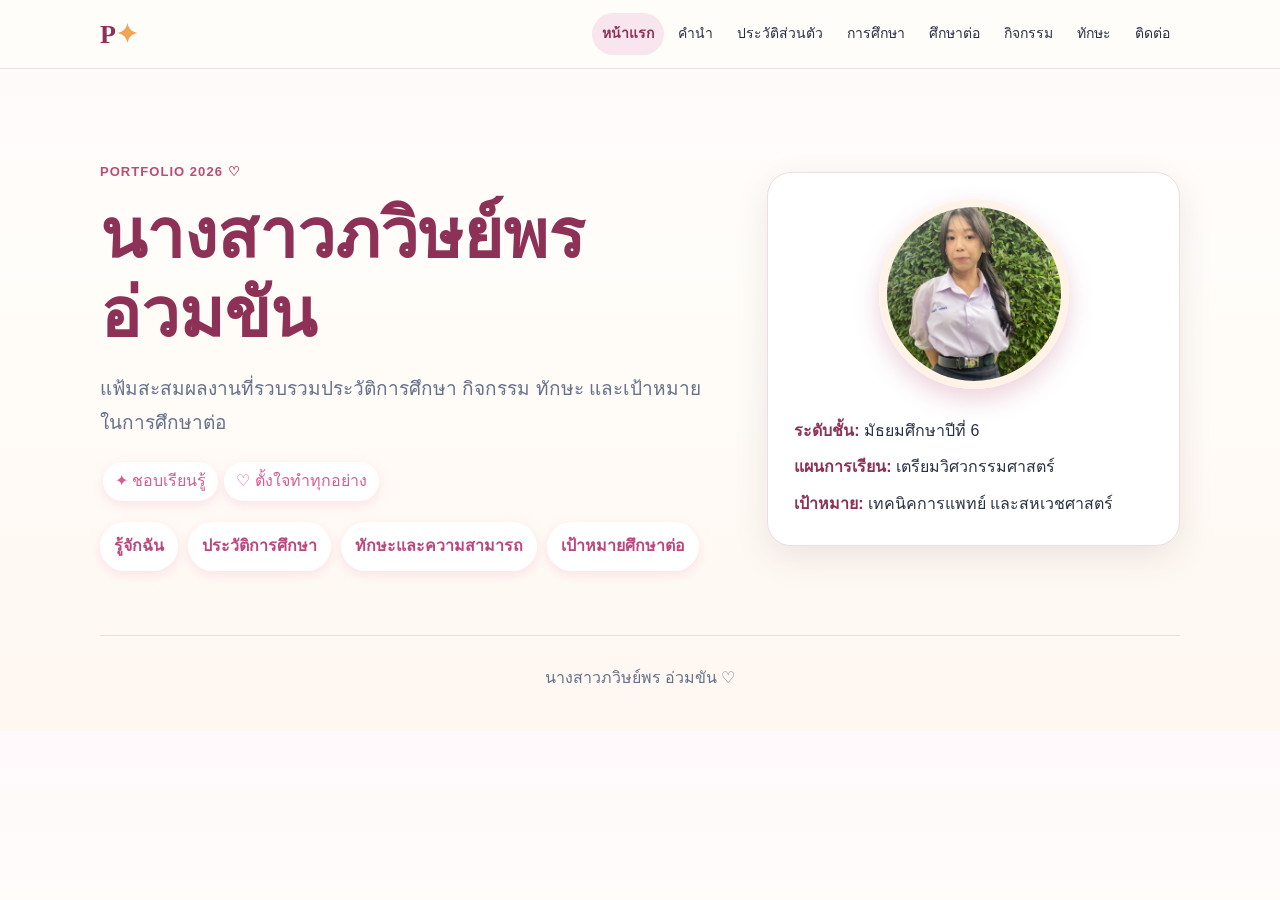
==== commit 8bae2d80: "Remove portfolio overview from home page" ====
--- a/index.html
+++ b/index.html
@@ -1 +1 @@
-<!doctype html><html lang="th"><head><meta charset="utf-8"><meta name="viewport" content="width=device-width,initial-scale=1"><title>ภวิษย์พร อ่วมขัน | Portfolio</title><link rel="stylesheet" href="styles.css"><style>.sticker{display:inline-block;background:#fff;border-radius:999px;padding:5px 12px;margin:3px;color:#d85b95;box-shadow:0 4px 12px #f3b7d055}.quick-links{display:flex;flex-wrap:wrap;gap:10px;margin-top:18px}.quick-links a{display:inline-block;text-decoration:none;padding:10px 14px;border-radius:999px;background:#fff;color:#ba477e;font-weight:700;box-shadow:0 4px 12px #f3b7d055}.quick-links a:hover{background:#fff0f6}.section-intro{color:var(--muted);margin-top:-8px}</style></head><body><header class="site-header"><nav class="nav container"><a class="brand" href="index.html">P<span>✦</span></a><div class="nav-links"><a class="active" href="index.html">หน้าแรก</a><a href="foreword.html">คำนำ</a><a href="about.html">ประวัติส่วนตัว</a><a href="portfolio.html">การศึกษา</a><a href="experience.html">ศึกษาต่อ</a><a href="activity.html">กิจกรรม</a><a href="skills.html">ทักษะ</a><a href="contact.html">ติดต่อ</a></div></nav></header><main class="container"><section class="hero"><div><p class="eyebrow">PORTFOLIO 2026 ♡</p><h1>นางสาวภวิษย์พร<br>อ่วมขัน</h1><p class="lead">แฟ้มสะสมผลงานที่รวบรวมประวัติการศึกษา กิจกรรม ทักษะ และเป้าหมายในการศึกษาต่อ</p><p><span class="sticker">✦ ชอบเรียนรู้</span><span class="sticker">♡ ตั้งใจทำทุกอย่าง</span></p><div class="quick-links"><a href="about.html">รู้จักฉัน</a><a href="portfolio.html">ประวัติการศึกษา</a><a href="skills.html">ทักษะและความสามารถ</a><a href="experience.html">เป้าหมายศึกษาต่อ</a></div></div><aside class="hero-card"><img class="profile-photo" src="IMG_5311.jpeg" alt="นางสาวภวิษย์พร อ่วมขัน"><div class="fact-list"><div><span>ระดับชั้น:</span> มัธยมศึกษาปีที่ 6</div><div><span>แผนการเรียน:</span> เตรียมวิศวกรรมศาสตร์</div><div><span>เป้าหมาย:</span> เทคนิคการแพทย์ และสหเวชศาสตร์</div></div></aside></section><section class="section"><h2>ภาพรวมของแฟ้มสะสมผลงาน</h2><p class="section-intro">เลือกดูหัวข้อที่ต้องการจากเมนูด้านบน หรือเริ่มจากหัวข้อสำคัญด้านล่าง</p><div class="grid"><article class="card"><h3>วิทยาศาสตร์และสุขภาพ</h3><p>ความสนใจด้านการทดลอง การวิเคราะห์ และการนำความรู้ไปใช้ให้เกิดประโยชน์</p></article><article class="card"><h3>กิจกรรมและผลงาน</h3><p>ประสบการณ์ที่ช่วยฝึกความรับผิดชอบ การสื่อสาร และการทำงานร่วมกับผู้อื่น</p></article><article class="card"><h3>เป้าหมายในอนาคต</h3><p>ความตั้งใจศึกษาต่อด้านเทคนิคการแพทย์และสหเวชศาสตร์ เพื่อพัฒนาความรู้และช่วยเหลือผู้อื่น</p></article></div></section></main><footer class="footer container">นางสาวภวิษย์พร อ่วมขัน ♡</footer></body></html>
+<!doctype html><html lang="th"><head><meta charset="utf-8"><meta name="viewport" content="width=device-width,initial-scale=1"><title>ภวิษย์พร อ่วมขัน | Portfolio</title><link rel="stylesheet" href="styles.css"><style>.sticker{display:inline-block;background:#fff;border-radius:999px;padding:5px 12px;margin:3px;color:#d85b95;box-shadow:0 4px 12px #f3b7d055}.quick-links{display:flex;flex-wrap:wrap;gap:10px;margin-top:18px}.quick-links a{display:inline-block;text-decoration:none;padding:10px 14px;border-radius:999px;background:#fff;color:#ba477e;font-weight:700;box-shadow:0 4px 12px #f3b7d055}.quick-links a:hover{background:#fff0f6}</style></head><body><header class="site-header"><nav class="nav container"><a class="brand" href="index.html">P<span>✦</span></a><div class="nav-links"><a class="active" href="index.html">หน้าแรก</a><a href="foreword.html">คำนำ</a><a href="about.html">ประวัติส่วนตัว</a><a href="portfolio.html">การศึกษา</a><a href="experience.html">ศึกษาต่อ</a><a href="activity.html">กิจกรรม</a><a href="skills.html">ทักษะ</a><a href="contact.html">ติดต่อ</a></div></nav></header><main class="container"><section class="hero"><div><p class="eyebrow">PORTFOLIO 2026 ♡</p><h1>นางสาวภวิษย์พร<br>อ่วมขัน</h1><p class="lead">แฟ้มสะสมผลงานที่รวบรวมประวัติการศึกษา กิจกรรม ทักษะ และเป้าหมายในการศึกษาต่อ</p><p><span class="sticker">✦ ชอบเรียนรู้</span><span class="sticker">♡ ตั้งใจทำทุกอย่าง</span></p><div class="quick-links"><a href="about.html">รู้จักฉัน</a><a href="portfolio.html">ประวัติการศึกษา</a><a href="skills.html">ทักษะและความสามารถ</a><a href="experience.html">เป้าหมายศึกษาต่อ</a></div></div><aside class="hero-card"><img class="profile-photo" src="IMG_5311.jpeg" alt="นางสาวภวิษย์พร อ่วมขัน"><div class="fact-list"><div><span>ระดับชั้น:</span> มัธยมศึกษาปีที่ 6</div><div><span>แผนการเรียน:</span> เตรียมวิศวกรรมศาสตร์</div><div><span>เป้าหมาย:</span> เทคนิคการแพทย์ และสหเวชศาสตร์</div></div></aside></section></main><footer class="footer container">นางสาวภวิษย์พร อ่วมขัน ♡</footer></body></html>
